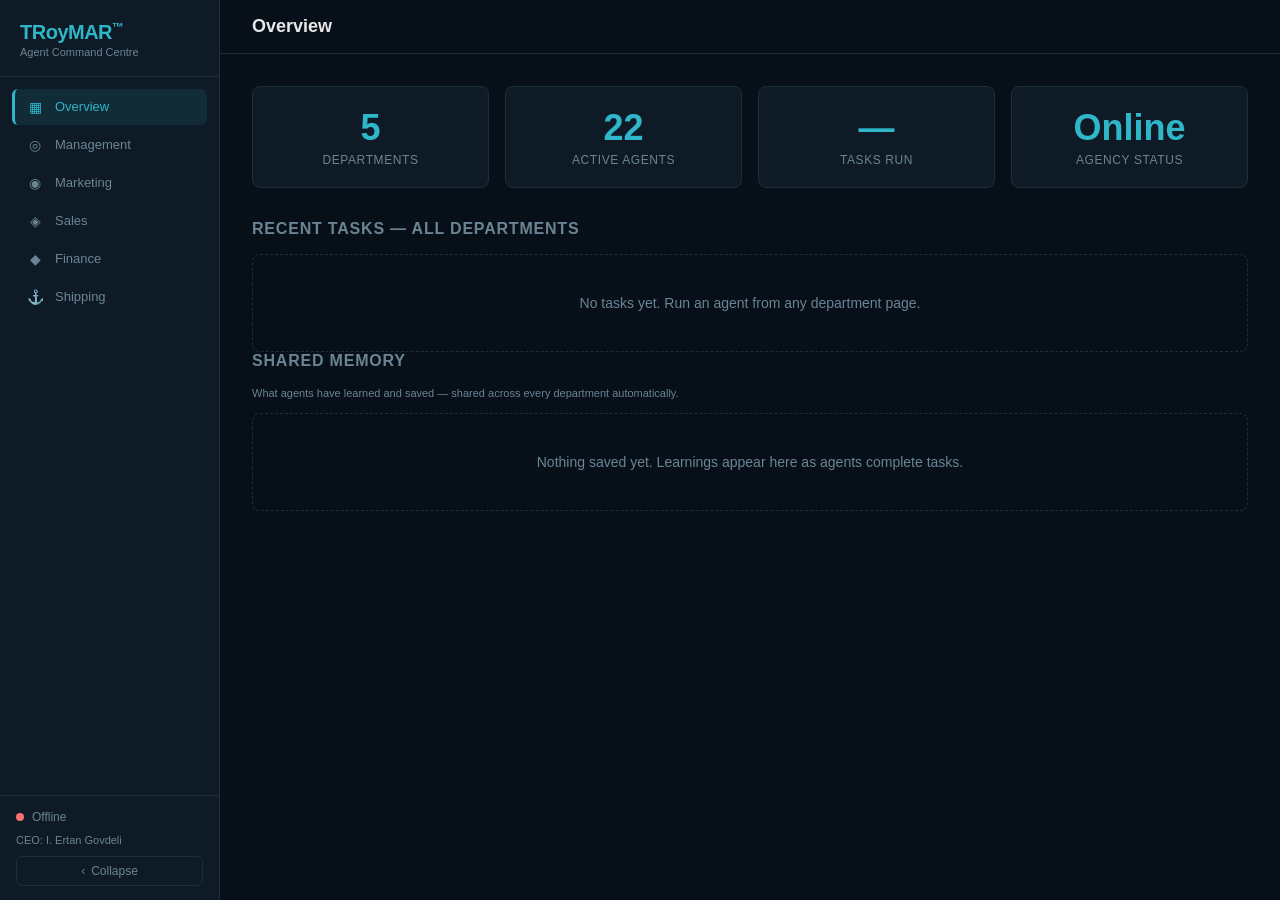
==== dashboard/index.html @ 5cc8a5f5 "Add real dashboard + Worker/D1 infrastructure New troymar-dashboard Pages project (sidebar admin por" ====
<!DOCTYPE html>
<html lang="en">
<head>
  <meta charset="UTF-8" />
  <meta name="viewport" content="width=device-width, initial-scale=1.0" />
  <title>TRoyMAR — Agent Command Centre</title>
  <link rel="stylesheet" href="style.css" />
</head>
<body>
  <div class="app-shell">
    <aside class="sidebar">
      <div class="sidebar-logo">TRoyMAR<span class="tm">™</span></div>
      <div class="sidebar-sub">Agent Command Centre</div>
      <nav class="page-nav">
        <a href="#/overview" class="nav-item" data-page="overview"><span class="nav-icon">▦</span>Overview</a>
        <a href="#/management" class="nav-item" data-page="management"><span class="nav-icon">◎</span>Management</a>
        <a href="#/marketing" class="nav-item" data-page="marketing"><span class="nav-icon">◉</span>Marketing</a>
        <a href="#/sales" class="nav-item" data-page="sales"><span class="nav-icon">◈</span>Sales</a>
        <a href="#/finance" class="nav-item" data-page="finance"><span class="nav-icon">◆</span>Finance</a>
        <a href="#/shipping" class="nav-item" data-page="shipping"><span class="nav-icon">⚓</span>Shipping</a>
      </nav>
      <div class="sidebar-footer">
        <div class="sidebar-status">
          <div id="status-dot" class="status-dot" title="System status"></div>
          <span id="status-label">Checking…</span>
        </div>
        <span class="sidebar-ceo">CEO: I. Ertan Govdeli</span>
        <button type="button" id="sidebar-collapse-btn" class="sidebar-collapse-btn" title="Collapse sidebar">
          <span id="collapse-icon">‹</span>
          <span id="collapse-label">Collapse</span>
        </button>
      </div>
    </aside>

    <div class="content-wrap">
      <header>
        <div class="header-inner">
          <div class="header-title" id="page-title">Overview</div>
        </div>
      </header>

      <main>

        <!-- ═══ OVERVIEW ═══ -->
        <div class="page" id="page-overview">
          <section class="kpi-row">
            <div class="kpi-card"><div class="kpi-value">5</div><div class="kpi-label">Departments</div></div>
            <div class="kpi-card"><div class="kpi-value">22</div><div class="kpi-label">Active Agents</div></div>
            <div class="kpi-card"><div class="kpi-value" id="tasks-count">—</div><div class="kpi-label">Tasks Run</div></div>
            <div class="kpi-card"><div class="kpi-value" id="uptime">Online</div><div class="kpi-label">Agency Status</div></div>
          </section>

          <section class="task-section">
            <h2>Recent Tasks — All Departments</h2>
            <div id="task-list"><p class="empty-state">No tasks yet. Run an agent from any department page.</p></div>
          </section>

          <section class="task-section">
            <h2>Shared Memory <span id="memory-count" class="orders-revenue"></span></h2>
            <p class="dept-note" style="margin-bottom:12px;">What agents have learned and saved — shared across every department automatically.</p>
            <div id="memory-list"><p class="empty-state">Nothing saved yet. Learnings appear here as agents complete tasks.</p></div>
          </section>
        </div>

        <!-- ═══ MANAGEMENT (Orchestrator) ═══ -->
        <div class="page" id="page-management">
          <section class="orchestrator-bar">
            <div class="orch-label">
              <span class="orch-icon">◎</span>
              <span>Core Orchestrator — CEO Assistant</span>
              <span class="orch-sub">DELEGATE · REVIEW · FINAL_QA</span>
            </div>
            <div class="orch-actions">
              <div class="brief-input-wrap">
                <textarea id="brief-input" class="brief-input" placeholder="Enter a brief… (Ctrl+Enter to run)" rows="4"></textarea>
              </div>
              <button class="run-btn orch-btn" id="brief-btn" data-dept="orchestrator" data-task="intake_brief">Run Brief</button>
            </div>
          </section>
          <section class="task-section">
            <h2>Recent Management Runs</h2>
            <div id="dept-task-list-orchestrator"><p class="empty-state">No briefs run yet.</p></div>
          </section>
        </div>

        <!-- ═══ MARKETING ═══ -->
        <div class="page" id="page-marketing">
          <div class="dept-card dept-card-solo" data-dept="marketing">
            <div class="dept-header"><span class="dept-icon">◉</span><span class="dept-name">Marketing</span></div>
            <ul class="agent-list">
              <li class="agent-head">Head of the AI Marketing Department <span class="skill-tags">PORT_CALL_INTEL · CAPABILITY_CONTENT · REPUTATION_AUDIT</span></li>
              <li>Port Intelligence Analyst</li>
              <li>Content Creator</li>
              <li>Industry Relations Manager</li>
              <li>Reputation &amp; Analytics Reporter</li>
            </ul>
            <div class="btn-group">
              <button class="run-btn" data-dept="marketing" data-task="run_campaign">Run Campaign</button>
              <button class="run-btn skill-btn" data-dept="marketing" data-task="port_call_intel">Port Call Intel</button>
              <button class="run-btn skill-btn" data-dept="marketing" data-task="capability_content">Capability Content</button>
              <button class="run-btn skill-btn" data-dept="marketing" data-task="reputation_audit">Reputation Audit</button>
            </div>
          </div>
          <section class="task-section">
            <h2>Recent Marketing Runs</h2>
            <div id="dept-task-list-marketing"><p class="empty-state">No tasks run yet.</p></div>
          </section>
        </div>

        <!-- ═══ SALES ═══ -->
        <div class="page" id="page-sales">
          <div class="dept-card dept-card-solo" data-dept="sales">
            <div class="dept-header"><span class="dept-icon">◈</span><span class="dept-name">Sales</span></div>
            <ul class="agent-list">
              <li class="agent-head">Head of the AI Sales Department <span class="skill-tags">AGENCY_APPOINTMENT · BROKERAGE · OUTREACH</span></li>
              <li>Port Call Opportunity Finder</li>
              <li>Opportunity Qualifier</li>
              <li>Proposal &amp; Quote Writer</li>
              <li>Appointment Closer</li>
            </ul>
            <div class="btn-group">
              <button class="run-btn" data-dept="sales" data-task="run_pipeline">Run Pipeline</button>
              <button class="run-btn skill-btn" data-dept="sales" data-task="agency_appointment">Agency Appointment</button>
              <button class="run-btn skill-btn" data-dept="sales" data-task="brokerage">Brokerage</button>
              <button class="run-btn skill-btn" data-dept="sales" data-task="outreach">Outreach</button>
            </div>
            <div class="brief-input-wrap" style="margin-top:10px;">
              <textarea id="opportunity-input" class="brief-input" placeholder="e.g. cruise lines calling at Istanbul next quarter" rows="2"></textarea>
            </div>
            <button class="run-btn" id="opportunity-btn" style="margin-top:6px;">Find Opportunities (research + report only, never sends)</button>
          </div>
          <section class="task-section">
            <h2>Recent Sales Runs</h2>
            <div id="dept-task-list-sales"><p class="empty-state">No tasks run yet.</p></div>
          </section>
        </div>

        <!-- ═══ FINANCE ═══ -->
        <div class="page" id="page-finance">
          <div class="dept-card dept-card-solo" data-dept="finance">
            <div class="dept-header"><span class="dept-icon">◆</span><span class="dept-name">Finance</span></div>
            <ul class="agent-list">
              <li class="agent-head">Head of the AI Finance Department <span class="skill-tags">DISBURSEMENT_ACCOUNT · BILLING_FLOW · REPORTING</span></li>
              <li>Disbursement Account Clerk</li>
              <li>Budget Planner</li>
              <li>Invoice Manager</li>
              <li>Cost Optimizer</li>
            </ul>
            <div class="btn-group">
              <button class="run-btn" data-dept="finance" data-task="generate_report">Run Report</button>
              <button class="run-btn skill-btn" data-dept="finance" data-task="disbursement_account">Disbursement Account</button>
              <button class="run-btn skill-btn" data-dept="finance" data-task="billing_flow">Billing Flow</button>
            </div>
          </div>
          <section class="task-section">
            <h2>Recent Finance Runs</h2>
            <div id="dept-task-list-finance"><p class="empty-state">No tasks run yet.</p></div>
          </section>
        </div>

        <!-- ═══ SHIPPING ═══ -->
        <div class="page" id="page-shipping">
          <div class="dept-card dept-card-solo" data-dept="shipping">
            <div class="dept-header"><span class="dept-icon">⚓</span><span class="dept-name">Shipping &amp; Ship Agency Operations</span></div>
            <ul class="agent-list">
              <li class="agent-head">Head of Shipping &amp; Ship Agency Operations</li>
              <li>Port Call Logistics Coordinator</li>
              <li>Customs &amp; Compliance Specialist</li>
              <li>Vessel Husbandry Specialist</li>
              <li>Cargo &amp; Logistics Manager</li>
              <li>Systems Integrator</li>
            </ul>
            <div class="btn-group">
              <button class="run-btn" data-dept="shipping" data-task="run_task">Run Task</button>
              <button class="run-btn skill-btn" data-dept="shipping" data-task="sub_agent_network">Sub-Agent Network</button>
              <button class="run-btn skill-btn" data-dept="shipping" data-task="port_call_logistics">Port Call Logistics</button>
              <button class="run-btn skill-btn" data-dept="shipping" data-task="husbandry_coordination">Husbandry Coordination</button>
              <button class="run-btn skill-btn" data-dept="shipping" data-task="cargo_logistics_management">Cargo &amp; Logistics</button>
            </div>
          </div>
          <section class="task-section">
            <h2>Recent Shipping Runs</h2>
            <div id="dept-task-list-shipping"><p class="empty-state">No tasks run yet.</p></div>
          </section>
        </div>

      </main>
    </div>
  </div>

  <script src="app.js"></script>
</body>
</html>
---- dashboard/style.css ----
﻿:root {
  --bg: #071019;
  --surface: #0e1b26;
  --border: #1c2e3a;
  --accent: #2fb6c9;
  --accent-dim: #1f7d8a;
  --text: #e8e8e8;
  --text-muted: #6b8494;
  --success: #4ade80;
  --error: #f87171;
  --font: "Inter", "Helvetica Neue", sans-serif;
}

* { box-sizing: border-box; margin: 0; padding: 0; }

body {
  background: var(--bg);
  color: var(--text);
  font-family: var(--font);
  min-height: 100vh;
  overflow: hidden;
}

.tm { font-size: 12px; vertical-align: super; }

/* App shell: sidebar + content */

.app-shell {
  display: flex;
  height: 100vh;
}

.sidebar {
  width: 220px;
  flex-shrink: 0;
  background: var(--surface);
  border-right: 1px solid var(--border);
  display: flex;
  flex-direction: column;
  transition: width 0.2s;
  overflow: hidden;
}

.app-shell.collapsed .sidebar { width: 64px; }

.sidebar-logo {
  font-size: 20px;
  font-weight: 700;
  letter-spacing: -0.5px;
  color: var(--accent);
  padding: 20px 20px 2px;
  white-space: nowrap;
}

.sidebar-sub {
  font-size: 11px;
  color: var(--text-muted);
  padding: 0 20px 18px;
  border-bottom: 1px solid var(--border);
  white-space: nowrap;
}

.app-shell.collapsed .sidebar-sub,
.app-shell.collapsed .sidebar-logo .tm + * { display: none; }

.page-nav {
  display: flex;
  flex-direction: column;
  gap: 2px;
  padding: 12px;
  flex: 1;
  overflow-y: auto;
}

.nav-item {
  display: flex;
  align-items: center;
  gap: 12px;
  color: var(--text-muted);
  font-size: 13px;
  text-decoration: none;
  padding: 10px 12px;
  border-radius: 6px;
  border-left: 3px solid transparent;
  white-space: nowrap;
  transition: color 0.15s, background 0.15s, border-color 0.15s;
}

.nav-icon { font-size: 14px; width: 16px; text-align: center; flex-shrink: 0; }

.nav-item:hover { color: var(--text); background: rgba(47, 182, 201, 0.06); }

.nav-item.active {
  color: var(--accent);
  background: rgba(47, 182, 201, 0.1);
  border-left-color: var(--accent);
}

.sidebar-footer {
  border-top: 1px solid var(--border);
  padding: 14px 16px;
  display: flex;
  flex-direction: column;
  gap: 10px;
}

.sidebar-status {
  display: flex;
  align-items: center;
  gap: 8px;
  font-size: 12px;
  color: var(--text-muted);
  white-space: nowrap;
}

.status-dot {
  width: 8px;
  height: 8px;
  border-radius: 50%;
  background: var(--text-muted);
  transition: background 0.3s;
  flex-shrink: 0;
}

.status-dot.online { background: var(--success); box-shadow: 0 0 8px var(--success); }
.status-dot.offline { background: var(--error); }

.sidebar-ceo {
  font-size: 11px;
  color: var(--text-muted);
  white-space: nowrap;
}

.sidebar-collapse-btn {
  display: flex;
  align-items: center;
  justify-content: center;
  gap: 6px;
  background: transparent;
  border: 1px solid var(--border);
  color: var(--text-muted);
  border-radius: 6px;
  padding: 7px;
  font-size: 12px;
  cursor: pointer;
  transition: border-color 0.2s, color 0.2s;
}

.sidebar-collapse-btn:hover { border-color: var(--accent-dim); color: var(--accent); }

.app-shell.collapsed .sidebar-sub,
.app-shell.collapsed .sidebar-status span:not(.status-dot),
.app-shell.collapsed .sidebar-ceo,
.app-shell.collapsed .nav-item span:not(.nav-icon),
.app-shell.collapsed #collapse-label {
  display: none;
}

.app-shell.collapsed #collapse-icon { transform: rotate(180deg); }

.content-wrap {
  flex: 1;
  display: flex;
  flex-direction: column;
  min-width: 0;
  overflow: hidden;
}

header {
  border-bottom: 1px solid var(--border);
  padding: 16px 32px;
  flex-shrink: 0;
}

.header-inner { display: flex; align-items: center; }

.header-title { font-size: 18px; font-weight: 600; }

.page { display: none; }

.dept-card-solo { max-width: 640px; }

main { flex: 1; overflow-y: auto; padding: 32px; }

.kpi-row {
  display: grid;
  grid-template-columns: repeat(4, 1fr);
  gap: 16px;
  margin-bottom: 32px;
}

.kpi-card {
  background: var(--surface);
  border: 1px solid var(--border);
  border-radius: 8px;
  padding: 20px;
  text-align: center;
}

.kpi-value {
  font-size: 36px;
  font-weight: 700;
  color: var(--accent);
}

.kpi-label {
  font-size: 12px;
  color: var(--text-muted);
  margin-top: 4px;
  text-transform: uppercase;
  letter-spacing: 0.05em;
}

.departments-grid {
  display: grid;
  grid-template-columns: repeat(5, 1fr);
  gap: 16px;
  margin-bottom: 40px;
}

.dept-card {
  background: var(--surface);
  border: 1px solid var(--border);
  border-radius: 8px;
  padding: 20px;
  display: flex;
  flex-direction: column;
  gap: 12px;
  transition: border-color 0.2s;
}

.dept-card:hover { border-color: var(--accent-dim); }

.dept-header {
  display: flex;
  align-items: center;
  gap: 8px;
}

.dept-icon {
  color: var(--accent);
  font-size: 16px;
}

.dept-name {
  font-weight: 600;
  font-size: 14px;
}

.agent-list {
  list-style: none;
  flex: 1;
}

.agent-list li {
  font-size: 12px;
  color: var(--text-muted);
  padding: 4px 0;
  border-bottom: 1px solid var(--border);
}

.agent-list li:last-child { border-bottom: none; }

.agent-head {
  color: var(--accent) !important;
  font-weight: 600;
}

.skill-tags {
  font-size: 10px;
  color: var(--text-muted);
  font-weight: 400;
  display: block;
  margin-top: 2px;
  letter-spacing: 0.03em;
}

.btn-group {
  display: flex;
  flex-direction: column;
  gap: 6px;
}

.skill-btn {
  font-size: 11px;
  padding: 6px 12px;
  opacity: 0.7;
}

.skill-btn:hover { opacity: 1; }

.dept-note {
  font-size: 11px;
  color: var(--text-muted);
  line-height: 1.4;
  margin-top: 4px;
}

/* Orchestrator bar */
.orchestrator-bar {
  background: var(--surface);
  border: 1px solid var(--accent-dim);
  border-radius: 8px;
  padding: 20px;
  margin-bottom: 24px;
  display: flex;
  flex-direction: column;
  gap: 14px;
}

.orch-label {
  display: flex;
  align-items: center;
  gap: 10px;
}

.orch-icon {
  color: var(--accent);
  font-size: 18px;
}

.orch-label span:nth-child(2) {
  font-weight: 600;
  font-size: 14px;
}

.orch-sub {
  font-size: 11px;
  color: var(--text-muted);
  letter-spacing: 0.05em;
}

.orch-actions {
  display: flex;
  flex-direction: column;
  gap: 10px;
}

.brief-input {
  width: 100%;
  background: var(--bg);
  border: 1px solid var(--border);
  border-radius: 6px;
  color: var(--text);
  padding: 12px 14px;
  font-size: 14px;
  font-family: inherit;
  line-height: 1.5;
  min-height: 96px;
  resize: vertical;
  outline: none;
}

.brief-input:focus { border-color: var(--accent-dim); }

.brief-input-wrap { position: relative; }
.brief-input-wrap .brief-input { padding-right: 46px; }

.mic-btn {
  position: absolute;
  top: 10px;
  right: 10px;
  width: 30px;
  height: 30px;
  border-radius: 50%;
  border: 1px solid var(--border);
  background: var(--bg);
  color: var(--text-muted);
  font-size: 14px;
  cursor: pointer;
  display: flex;
  align-items: center;
  justify-content: center;
  transition: background 0.15s, border-color 0.15s, color 0.15s;
  user-select: none;
}

.mic-btn:hover { border-color: var(--accent-dim); color: var(--accent); }

.mic-btn.recording {
  background: var(--error);
  border-color: var(--error);
  color: #fff;
  animation: mic-pulse 1s ease-in-out infinite;
}

@keyframes mic-pulse {
  0%, 100% { box-shadow: 0 0 0 0 rgba(248, 113, 113, 0.5); }
  50% { box-shadow: 0 0 0 6px rgba(248, 113, 113, 0); }
}

.mic-status {
  display: none;
  position: absolute;
  top: 46px;
  right: 10px;
  font-size: 11px;
  font-weight: 600;
  color: var(--error);
  background: var(--bg);
  border: 1px solid var(--error);
  border-radius: 999px;
  padding: 3px 10px;
  white-space: nowrap;
  animation: mic-status-blink 1s ease-in-out infinite;
}

.mic-status.visible { display: block; }

@keyframes mic-status-blink {
  0%, 100% { opacity: 1; }
  50% { opacity: 0.5; }
}

.orch-btn {
  align-self: flex-end;
  width: auto;
  white-space: nowrap;
  padding: 10px 24px;
  font-size: 13px;
}

.run-btn {
  background: transparent;
  border: 1px solid var(--accent-dim);
  color: var(--accent);
  padding: 8px 12px;
  border-radius: 4px;
  font-size: 12px;
  cursor: pointer;
  transition: background 0.2s;
  width: 100%;
}

.run-btn:hover { background: rgba(47, 182, 201, 0.1); }

.task-section h2 {
  font-size: 16px;
  font-weight: 600;
  margin-bottom: 16px;
  color: var(--text-muted);
  text-transform: uppercase;
  letter-spacing: 0.05em;
}

.empty-state {
  color: var(--text-muted);
  font-size: 14px;
  text-align: center;
  padding: 40px;
  border: 1px dashed var(--border);
  border-radius: 8px;
}

.task-item {
  background: var(--surface);
  border: 1px solid var(--border);
  border-radius: 6px;
  padding: 14px 16px;
  margin-bottom: 8px;
  display: flex;
  align-items: center;
  gap: 12px;
}

.task-item.clickable { cursor: pointer; }
.task-item.clickable:hover { border-color: var(--accent-dim); }

.task-toggle {
  width: 12px;
  color: var(--text-muted);
  font-size: 10px;
  text-align: center;
}

.task-dept {
  font-size: 11px;
  color: var(--accent);
  text-transform: uppercase;
  letter-spacing: 0.05em;
  min-width: 80px;
}

.task-name { font-size: 13px; flex: 1; }

.task-status {
  font-size: 11px;
  padding: 2px 8px;
  border-radius: 999px;
  border: 1px solid;
}

.task-status.queued { color: var(--text-muted); border-color: var(--border); }
.task-status.running { color: var(--accent); border-color: var(--accent-dim); }
.task-status.completed { color: var(--success); border-color: var(--success); }
.task-status.failed { color: var(--error); border-color: var(--error); }

/* Order statuses (Client Orders panel) */
.task-status.pending_payment { color: var(--text-muted); border-color: var(--border); }
.task-status.paid { color: var(--accent); border-color: var(--accent-dim); }
.task-status.task_queued { color: var(--success); border-color: var(--success); }

.task-time { font-size: 11px; color: var(--text-muted); }

.orders-revenue {
  text-transform: none;
  letter-spacing: normal;
  color: var(--accent);
  font-size: 13px;
  font-weight: 400;
}

.task-detail {
  display: none;
  background: var(--bg);
  border: 1px solid var(--border);
  border-top: none;
  border-radius: 0 0 6px 6px;
  margin: -8px 0 8px;
  padding: 12px 16px 16px;
}

.task-detail.open { display: block; }

.task-detail-label {
  font-size: 10px;
  color: var(--text-muted);
  text-transform: uppercase;
  letter-spacing: 0.05em;
  margin: 8px 0 4px;
}

.task-detail-label:first-child { margin-top: 0; }

.task-detail pre {
  font-family: "SFMono-Regular", Consolas, monospace;
  font-size: 12px;
  color: var(--text);
  white-space: pre-wrap;
  word-break: break-word;
  max-height: 320px;
  overflow-y: auto;
  margin: 0;
}

@media (max-width: 900px) {
  .departments-grid { grid-template-columns: repeat(2, 1fr); }
  .kpi-row { grid-template-columns: repeat(2, 1fr); }
}

@media (max-width: 500px) {
  .departments-grid { grid-template-columns: 1fr; }
  .kpi-row { grid-template-columns: repeat(2, 1fr); }
  main { padding: 16px; }
}
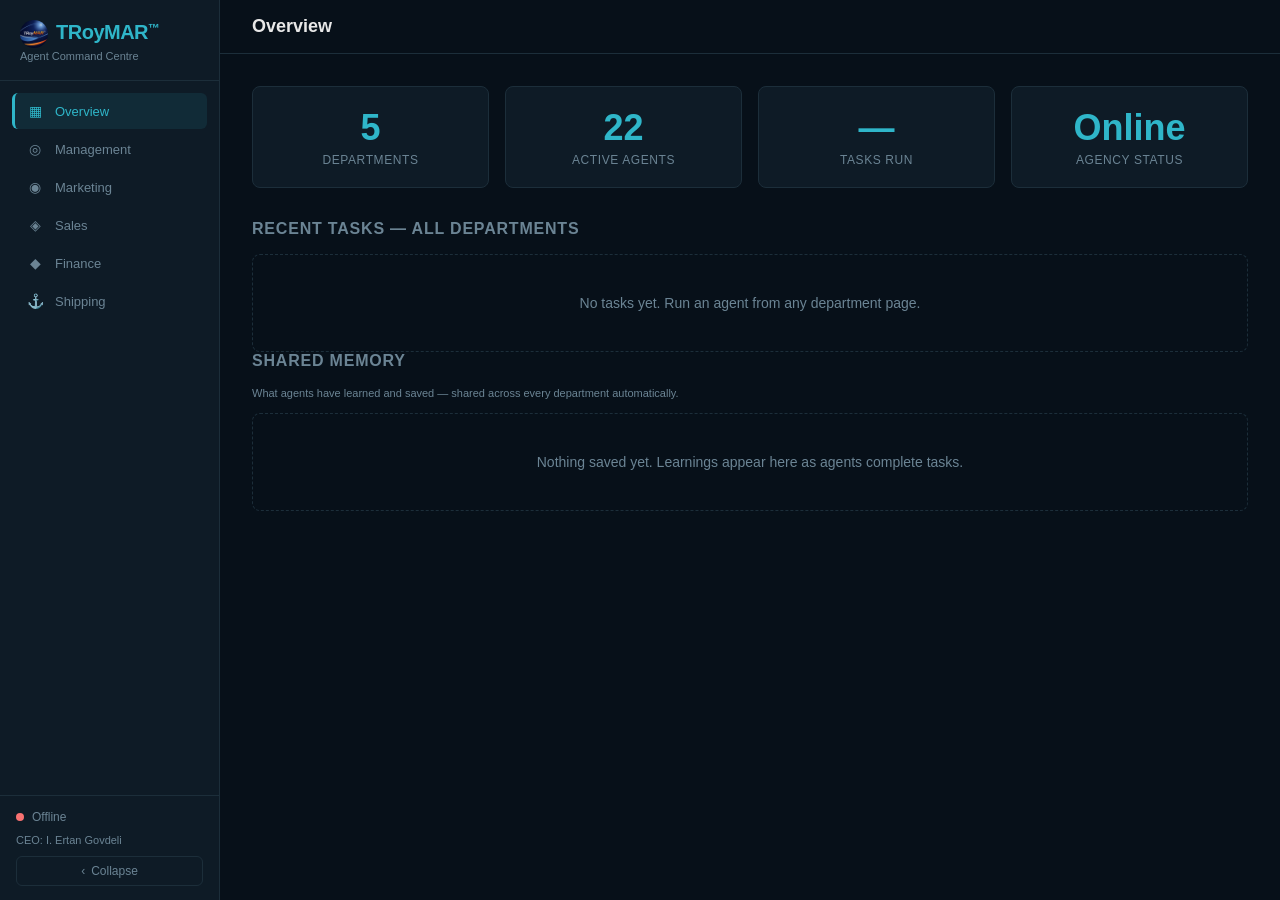
==== commit 0fde7654: "Add real TRoyMAR logo to site header/footer, dashboard, and favicons Co-Authored-By: Claude Sonnet 5" ====
--- a/dashboard/index.html
+++ b/dashboard/index.html
@@ -4,12 +4,13 @@
   <meta charset="UTF-8" />
   <meta name="viewport" content="width=device-width, initial-scale=1.0" />
   <title>TRoyMAR — Agent Command Centre</title>
+  <link rel="icon" type="image/png" href="favicon.png" />
   <link rel="stylesheet" href="style.css" />
 </head>
 <body>
   <div class="app-shell">
     <aside class="sidebar">
-      <div class="sidebar-logo">TRoyMAR<span class="tm">™</span></div>
+      <div class="sidebar-logo"><img src="images/logo.png" alt="TRoyMAR™" draggable="false" style="width:28px;height:28px;border-radius:50%;vertical-align:middle;margin-right:8px;-webkit-user-drag:none;user-select:none;" />TRoyMAR<span class="tm">™</span></div>
       <div class="sidebar-sub">Agent Command Centre</div>
       <nav class="page-nav">
         <a href="#/overview" class="nav-item" data-page="overview"><span class="nav-icon">▦</span>Overview</a>
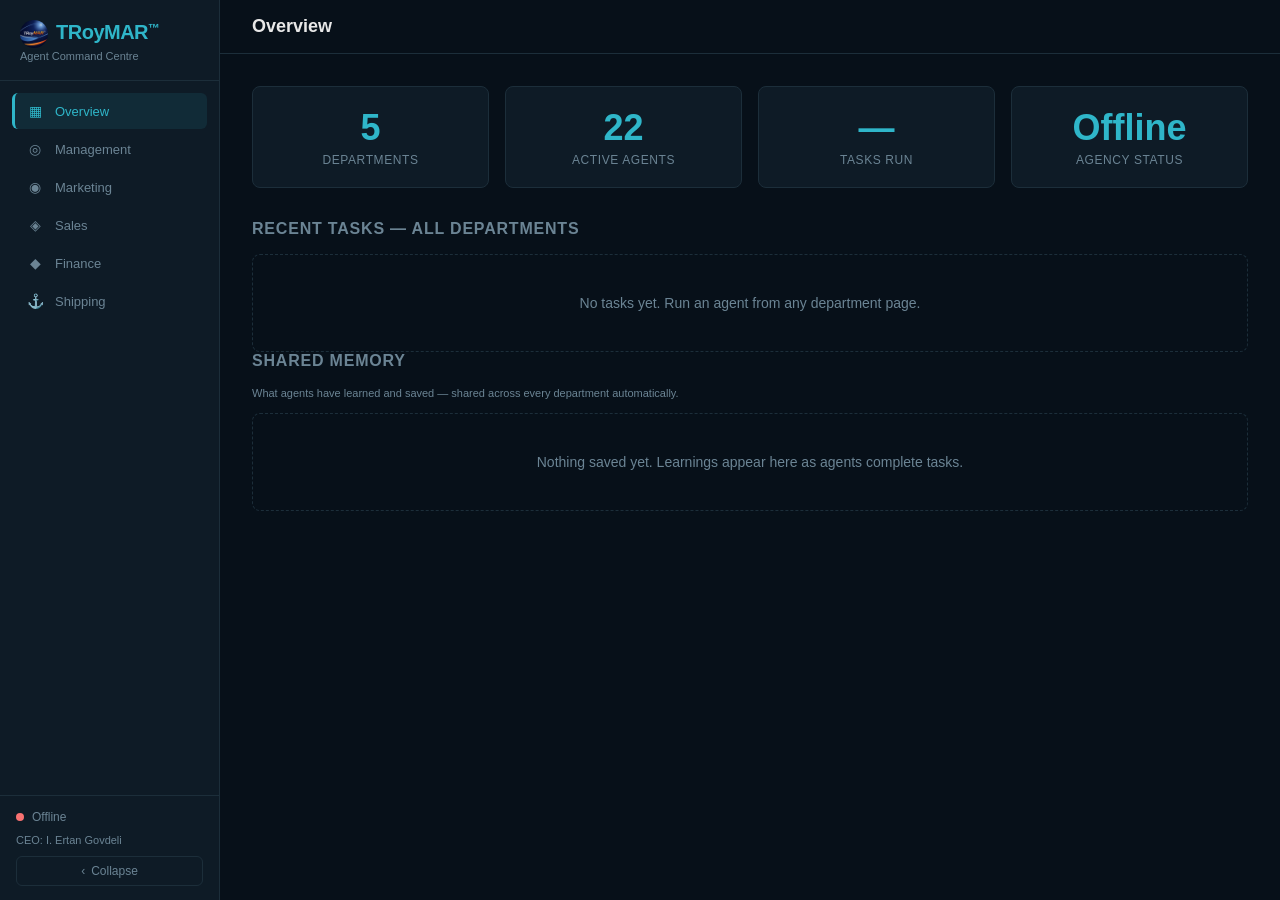
==== commit ed97a159: "Fix: dashboard Agency Status KPI always showed Online, even when backend is down The "Agency Status"" ====
--- a/dashboard/index.html
+++ b/dashboard/index.html
@@ -48,7 +48,7 @@
             <div class="kpi-card"><div class="kpi-value">5</div><div class="kpi-label">Departments</div></div>
             <div class="kpi-card"><div class="kpi-value">22</div><div class="kpi-label">Active Agents</div></div>
             <div class="kpi-card"><div class="kpi-value" id="tasks-count">—</div><div class="kpi-label">Tasks Run</div></div>
-            <div class="kpi-card"><div class="kpi-value" id="uptime">Online</div><div class="kpi-label">Agency Status</div></div>
+            <div class="kpi-card"><div class="kpi-value" id="uptime">—</div><div class="kpi-label">Agency Status</div></div>
           </section>
 
           <section class="task-section">
